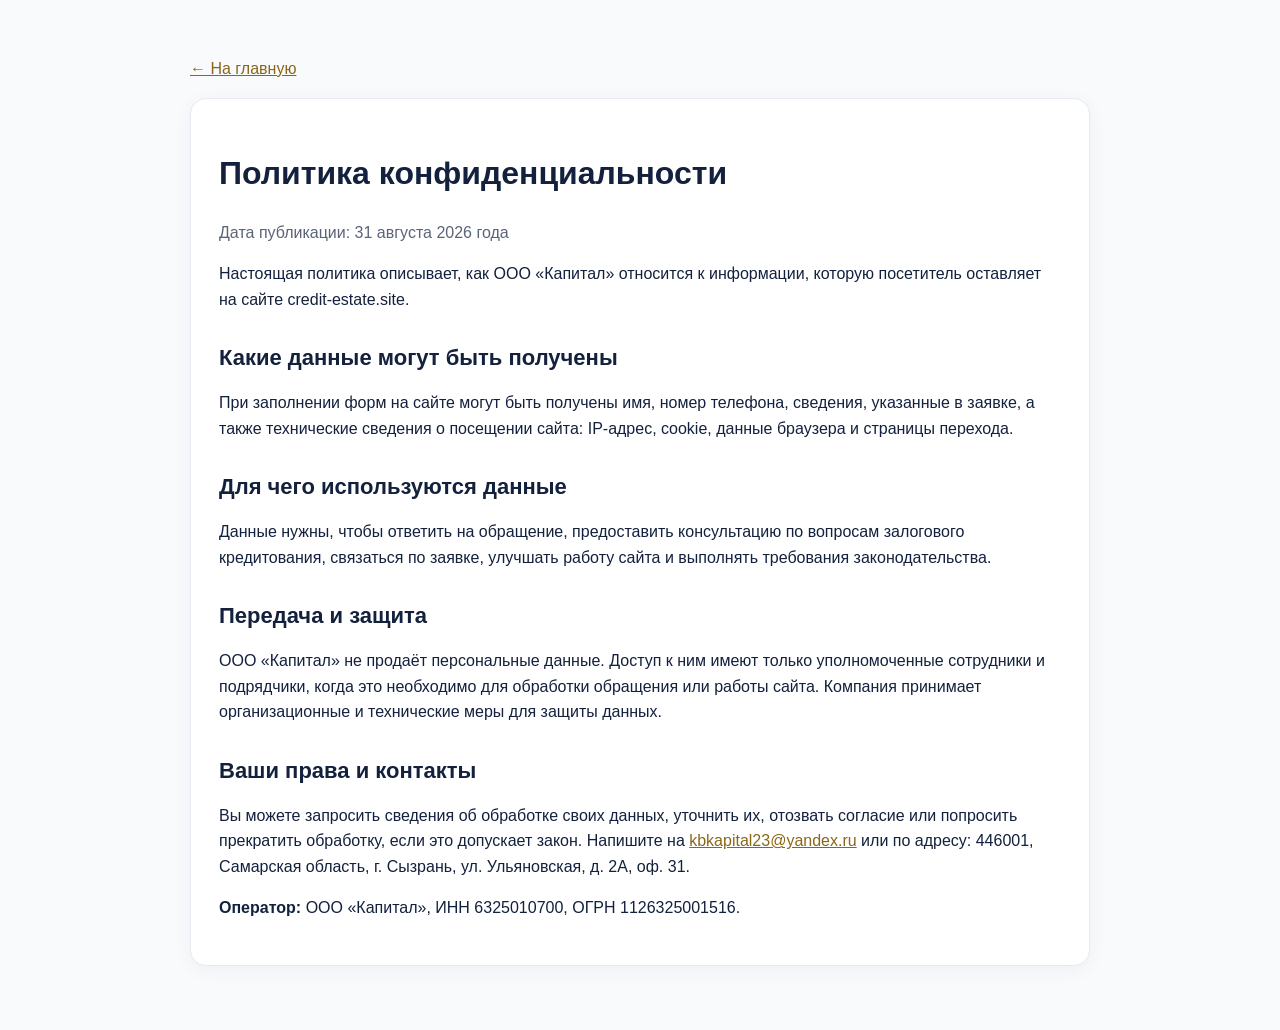
==== privacy-policy.html @ 460be754 "Update consultation copy and add privacy policies" ====
<!doctype html>
<html lang="ru">
<head>
  <meta charset="UTF-8">
  <meta name="viewport" content="width=device-width, initial-scale=1.0">
  <title>Политика конфиденциальности — ООО «Капитал»</title>
  <link rel="icon" type="image/svg+xml" href="./favicon.svg">
  <style>body{margin:0;background:#f8fafc;color:#13213d;font:16px/1.6 Arial,sans-serif}.wrap{max-width:900px;margin:0 auto;padding:40px 20px 64px}h1,h2{line-height:1.25}h1{font-size:32px}h2{margin-top:32px;font-size:22px}a{color:#8a6717}.card{background:#fff;border:1px solid #e6eaf0;border-radius:16px;padding:28px;box-shadow:0 4px 20px #13213d0c}.muted{color:#5a6477}</style>
</head>
<body><main class="wrap"><p><a href="./">← На главную</a></p><article class="card">
  <h1>Политика конфиденциальности</h1>
  <p class="muted">Дата публикации: 31 августа 2026 года</p>
  <p>Настоящая политика описывает, как ООО «Капитал» относится к информации, которую посетитель оставляет на сайте credit-estate.site.</p>
  <h2>Какие данные могут быть получены</h2>
  <p>При заполнении форм на сайте могут быть получены имя, номер телефона, сведения, указанные в заявке, а также технические сведения о посещении сайта: IP-адрес, cookie, данные браузера и страницы перехода.</p>
  <h2>Для чего используются данные</h2>
  <p>Данные нужны, чтобы ответить на обращение, предоставить консультацию по вопросам залогового кредитования, связаться по заявке, улучшать работу сайта и выполнять требования законодательства.</p>
  <h2>Передача и защита</h2>
  <p>ООО «Капитал» не продаёт персональные данные. Доступ к ним имеют только уполномоченные сотрудники и подрядчики, когда это необходимо для обработки обращения или работы сайта. Компания принимает организационные и технические меры для защиты данных.</p>
  <h2>Ваши права и контакты</h2>
  <p>Вы можете запросить сведения об обработке своих данных, уточнить их, отозвать согласие или попросить прекратить обработку, если это допускает закон. Напишите на <a href="mailto:kbkapital23@yandex.ru">kbkapital23@yandex.ru</a> или по адресу: 446001, Самарская область, г. Сызрань, ул. Ульяновская, д. 2А, оф. 31.</p>
  <p><strong>Оператор:</strong> ООО «Капитал», ИНН 6325010700, ОГРН 1126325001516.</p>
</article></main></body></html>
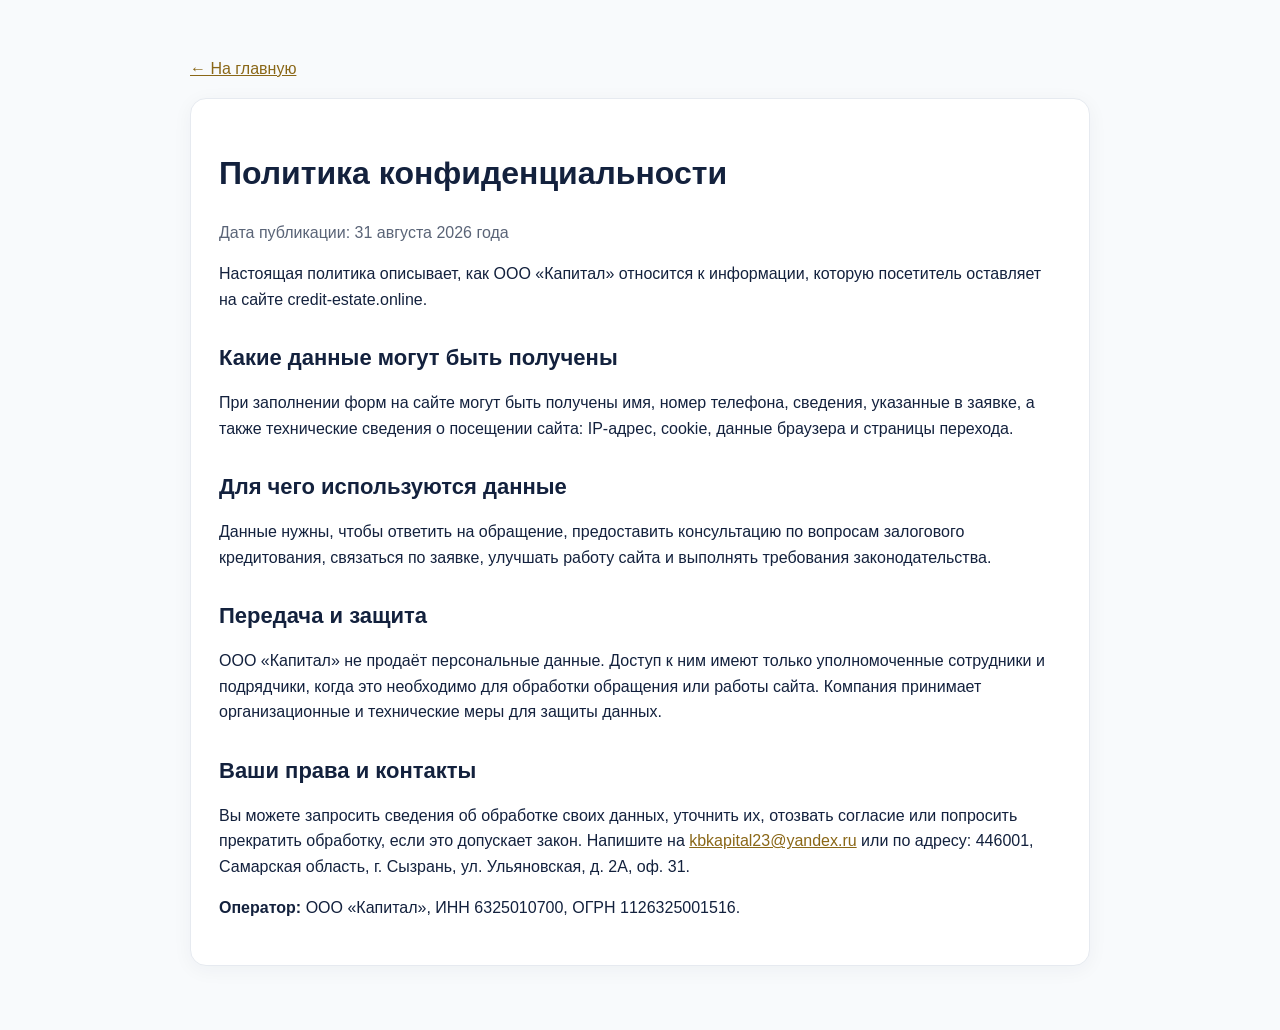
==== commit 00c50bdb: "Update site references for credit-estate.online" ====
--- a/privacy-policy.html
+++ b/privacy-policy.html
@@ -10,7 +10,7 @@
 <body><main class="wrap"><p><a href="./">← На главную</a></p><article class="card">
   <h1>Политика конфиденциальности</h1>
   <p class="muted">Дата публикации: 31 августа 2026 года</p>
-  <p>Настоящая политика описывает, как ООО «Капитал» относится к информации, которую посетитель оставляет на сайте credit-estate.site.</p>
+  <p>Настоящая политика описывает, как ООО «Капитал» относится к информации, которую посетитель оставляет на сайте credit-estate.online.</p>
   <h2>Какие данные могут быть получены</h2>
   <p>При заполнении форм на сайте могут быть получены имя, номер телефона, сведения, указанные в заявке, а также технические сведения о посещении сайта: IP-адрес, cookie, данные браузера и страницы перехода.</p>
   <h2>Для чего используются данные</h2>
